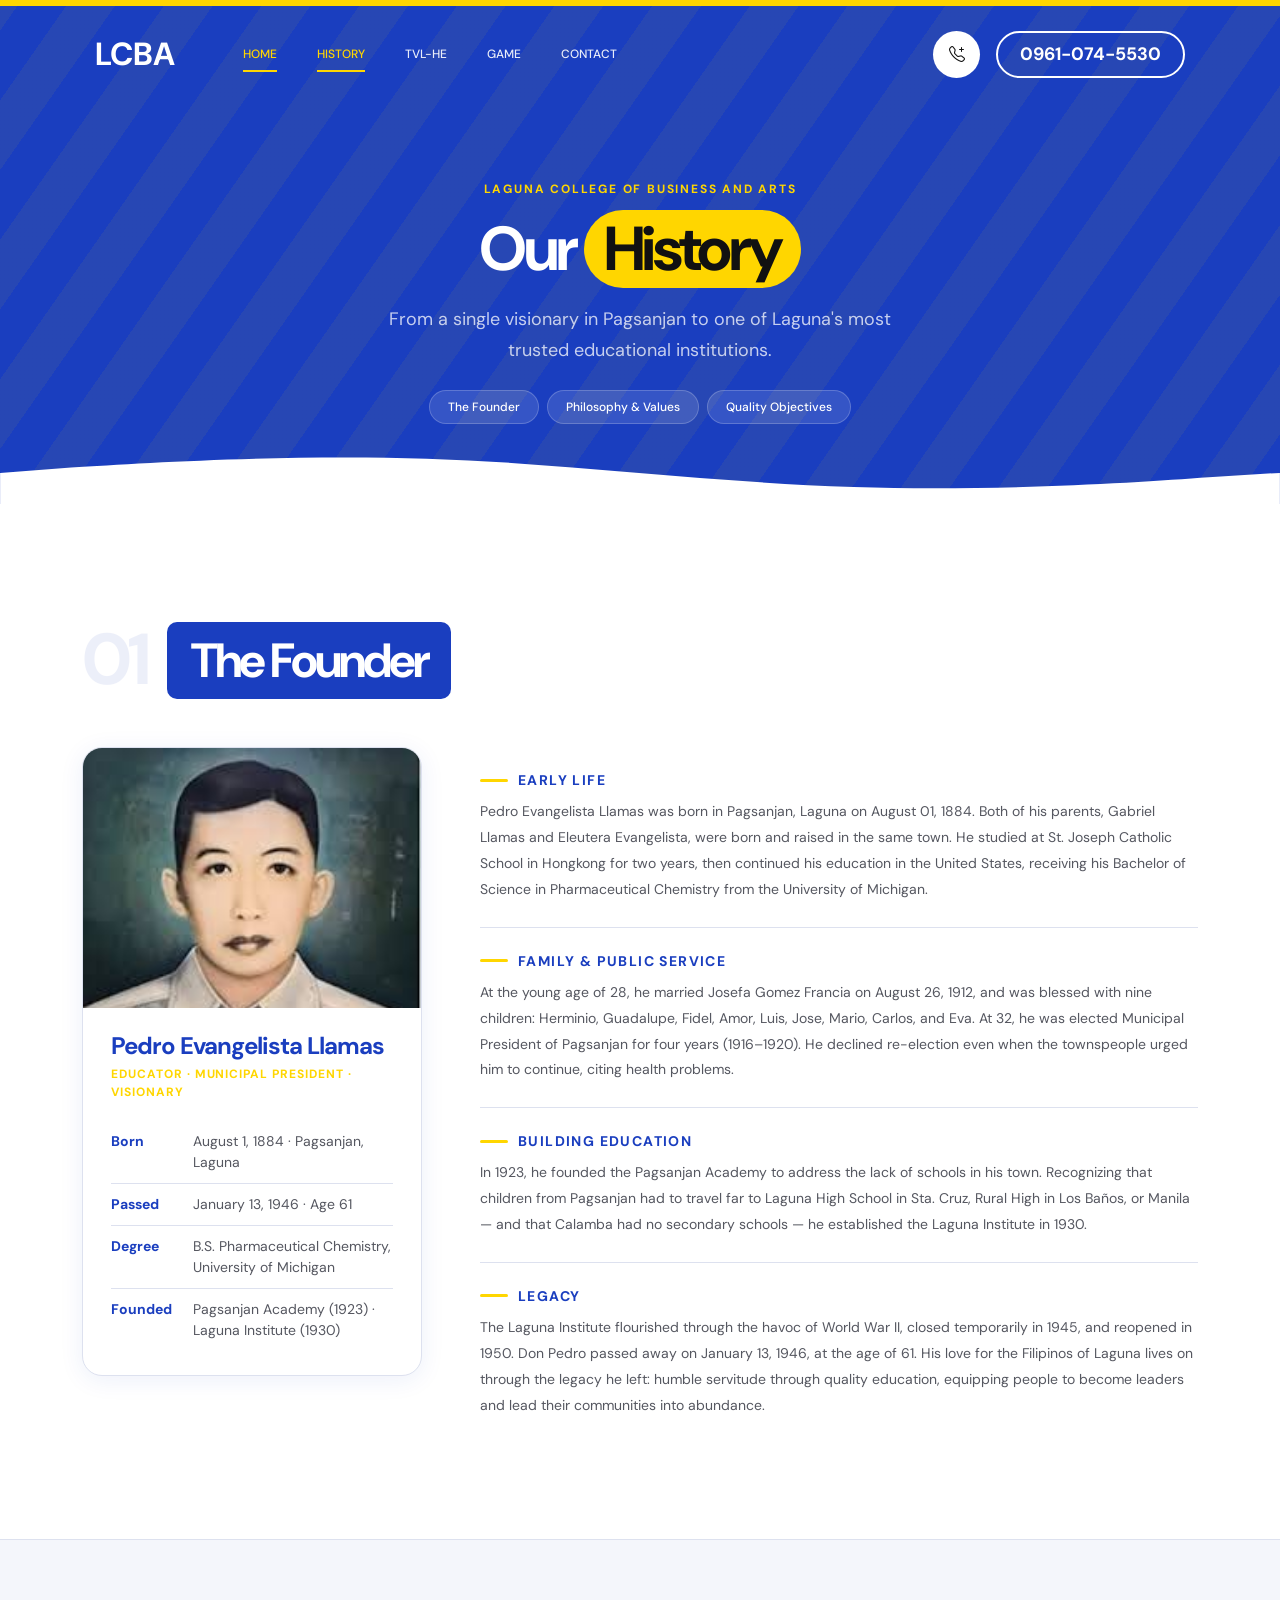
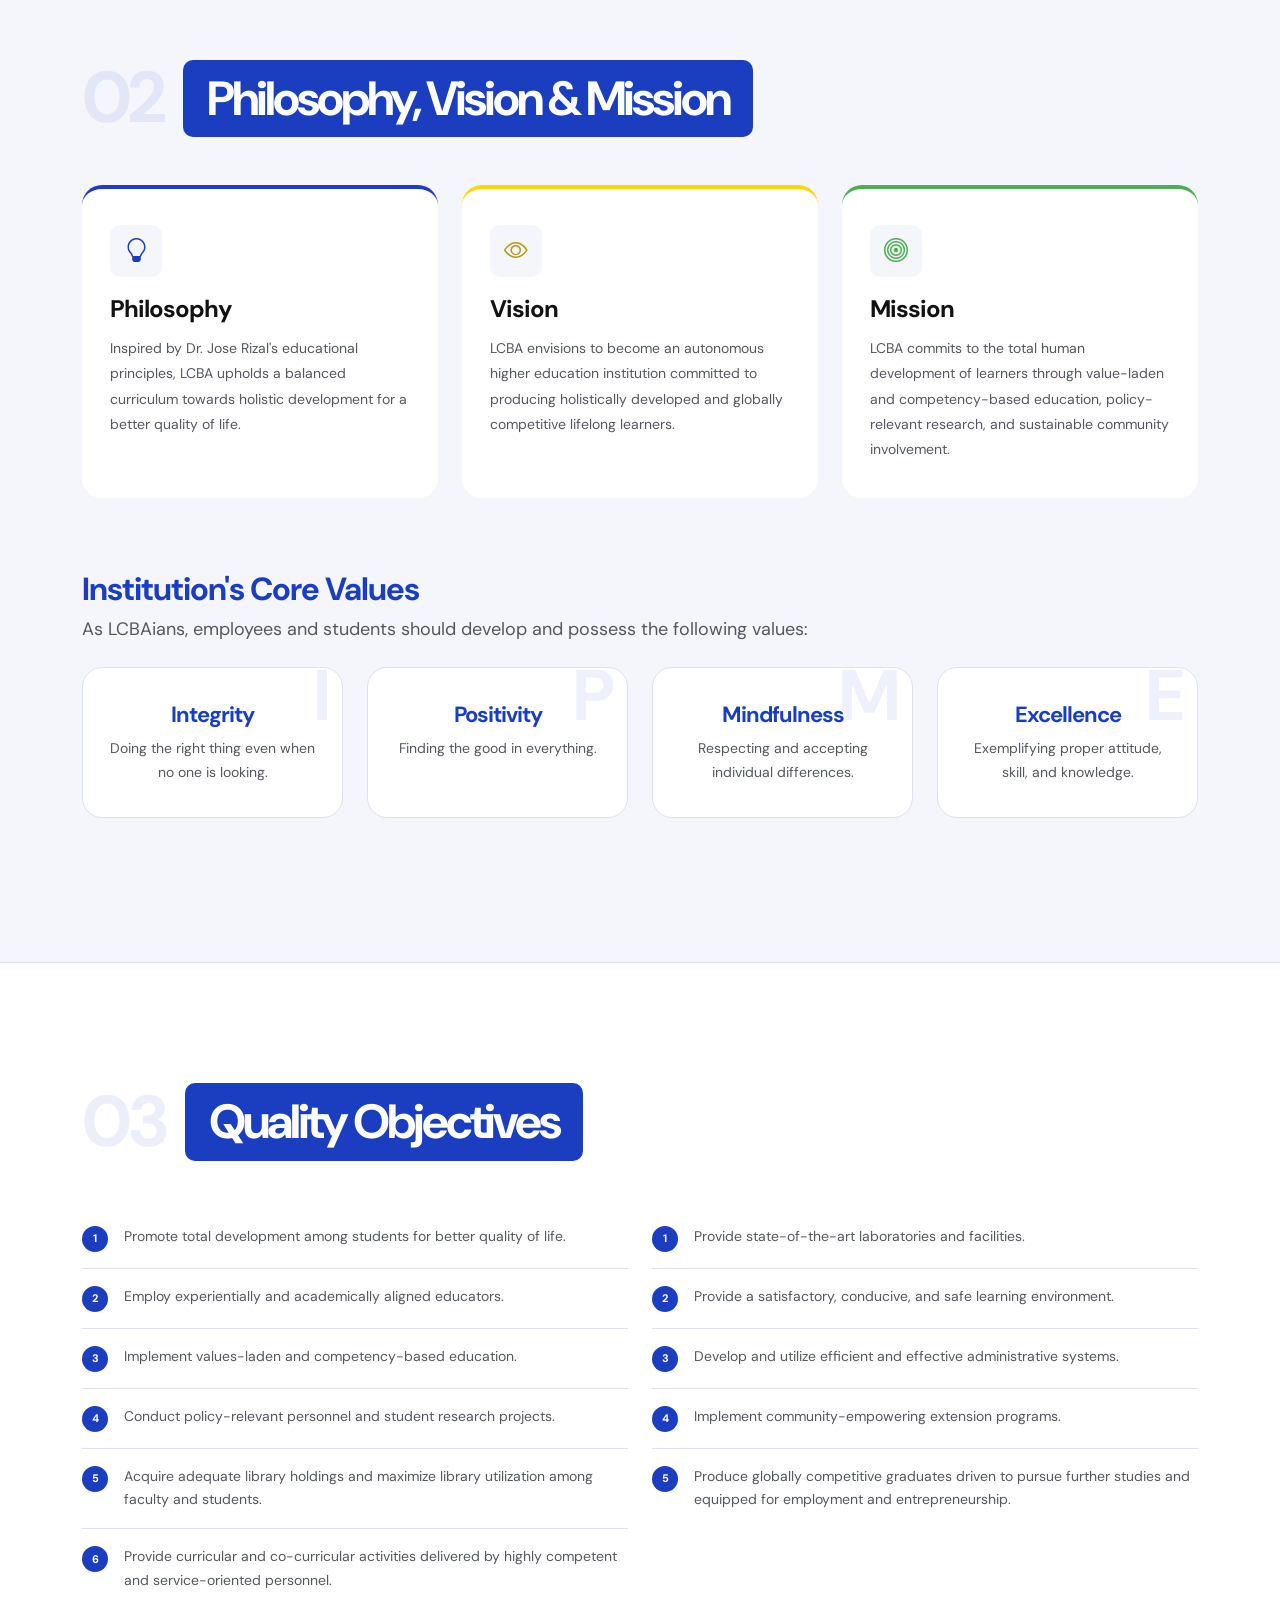
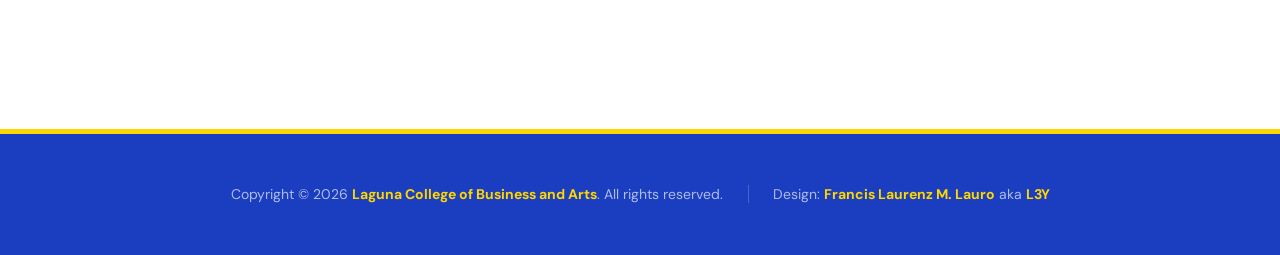
==== history.html @ 3e87c413 "Added files" ====
<!doctype html>
<html lang="en">
    <head>
        <meta charset="utf-8">
        <meta name="viewport" content="width=device-width, initial-scale=1">
        <meta name="description" content="LCBA History — Founder, Philosophy, Vision, Mission, Core Values, and Quality Objectives">
        <meta name="author" content="LCBA - TVL/HE">
        <link rel="icon" href="images/icon/lcba.png" type="image/png">
        <title>History | LCBA TVL-HE</title>

        <link rel="preconnect" href="https://fonts.googleapis.com">
        <link rel="preconnect" href="https://fonts.gstatic.com" crossorigin>
        <link href="https://fonts.googleapis.com/css2?family=DM+Sans:wght@400;500;700&display=swap" rel="stylesheet">
        <link href="css/bootstrap.min.css" rel="stylesheet">
        <link href="css/bootstrap-icons.css" rel="stylesheet">
        <link href="css/magnific-popup.css" rel="stylesheet">
        <link href="css/main_style.css" rel="stylesheet">
        <link href="css/subpage_style.css" rel="stylesheet">
    </head>

    <body>

        <section class="lcba-loader">
            <div class="lcba-spinner">
                <span class="lcba-spinner-ring"></span>
            </div>
        </section>

        <nav class="navbar navbar-expand-lg">
            <div class="container">
                <button class="navbar-toggler" type="button" data-bs-toggle="collapse" data-bs-target="#lcbaMainNav" aria-controls="lcbaMainNav" aria-expanded="false" aria-label="Toggle navigation">
                    <span class="navbar-toggler-icon"></span>
                </button>
                <a href="index.html" class="navbar-brand mx-auto mx-lg-0">LCBA</a>
                <div class="d-flex align-items-center d-lg-none">
                    <i class="nav-call-icon bi-telephone-plus me-3"></i>
                    <a class="lcba-btn btn" href="index.html#contact">0961-074-5530</a>
                </div>
                <div class="collapse navbar-collapse" id="lcbaMainNav">
                    <ul class="navbar-nav ms-lg-5">
                        <li class="nav-item"><a class="nav-link" href="index.html">Home</a></li>
                        <li class="nav-item"><a class="nav-link active" href="history.html">History</a></li>
                        <li class="nav-item"><a class="nav-link" href="tvlhe.html">TVL-HE</a></li>
                        <li class="nav-item"><a class="nav-link" href="game.html">Game</a></li>
                        <li class="nav-item"><a class="nav-link" href="index.html#contact">Contact</a></li>
                    </ul>
                    <div class="d-lg-flex align-items-center d-none ms-auto">
                        <i class="nav-call-icon bi-telephone-plus me-3"></i>
                        <a class="lcba-btn btn" href="index.html#contact">0961-074-5530</a>
                    </div>
                </div>
            </div>
        </nav>

        <main>

            <!-- PAGE HERO -->
            <section class="subpage-hero d-flex justify-content-center align-items-center">
                <div class="container">
                    <div class="row justify-content-center text-center">
                        <div class="col-lg-7 col-12">
                            <p class="subpage-eyebrow">Laguna College of Business and Arts</p>
                            <h1 class="subpage-heading">Our <span class="subpage-highlight">History</span></h1>
                            <p class="subpage-sub">From a single visionary in Pagsanjan to one of Laguna's most trusted educational institutions.</p>
                            <div class="subpage-pill-nav d-flex flex-wrap justify-content-center gap-2 mt-4">
                                <a href="#founder"    class="subpage-pill">The Founder</a>
                                <a href="#values"     class="subpage-pill">Philosophy &amp; Values</a>
                                <a href="#objectives" class="subpage-pill">Quality Objectives</a>
                            </div>
                        </div>
                    </div>
                </div>
                <svg xmlns="http://www.w3.org/2000/svg" viewBox="0 0 1440 100" class="subpage-wave">
                    <path fill="#ffffff" d="M0,64L80,58C160,53,320,43,480,48C640,53,800,75,960,80C1120,85,1280,75,1360,69L1440,64L1440,100L0,100Z"/>
                </svg>
            </section>


            <!-- FOUNDER -->
            <section class="lcba-section" id="founder">
                <div class="container">

                    <div class="subpage-section-label mb-5">
                        <span class="subpage-section-num">01</span>
                        <div class="section-heading d-inline-flex align-items-center px-4">
                            <h2 class="text-white mb-0">The Founder</h2>
                        </div>
                    </div>

                    <div class="row align-items-start g-5">

                        <div class="col-lg-4 col-12">
                            <div class="founder-card">
                                <div class="founder-portrait-wrap">
                                    <img src="images/founder.png" class="founder-portrait-img" alt="Pedro Evangelista Llamas">
                                </div>
                                <div class="founder-card-body">
                                    <h4 class="founder-card-name">Pedro Evangelista Llamas</h4>
                                    <p class="founder-card-role">Educator · Municipal President · Visionary</p>
                                    <div class="founder-card-facts">
                                        <div class="founder-fact">
                                            <span class="founder-fact-label">Born</span>
                                            <span class="founder-fact-val">August 1, 1884 · Pagsanjan, Laguna</span>
                                        </div>
                                        <div class="founder-fact">
                                            <span class="founder-fact-label">Passed</span>
                                            <span class="founder-fact-val">January 13, 1946 · Age 61</span>
                                        </div>
                                        <div class="founder-fact">
                                            <span class="founder-fact-label">Degree</span>
                                            <span class="founder-fact-val">B.S. Pharmaceutical Chemistry, University of Michigan</span>
                                        </div>
                                        <div class="founder-fact">
                                            <span class="founder-fact-label">Founded</span>
                                            <span class="founder-fact-val">Pagsanjan Academy (1923) · Laguna Institute (1930)</span>
                                        </div>
                                    </div>
                                </div>
                            </div>
                        </div>

                        <div class="col-lg-8 col-12">
                            <div class="founder-bio">

                                <div class="founder-bio-block">
                                    <h5 class="founder-bio-label">Early Life</h5>
                                    <p>Pedro Evangelista Llamas was born in Pagsanjan, Laguna on August 01, 1884. Both of his parents, Gabriel Llamas and Eleutera Evangelista, were born and raised in the same town. He studied at St. Joseph Catholic School in Hongkong for two years, then continued his education in the United States, receiving his Bachelor of Science in Pharmaceutical Chemistry from the University of Michigan.</p>
                                </div>

                                <div class="founder-bio-block">
                                    <h5 class="founder-bio-label">Family &amp; Public Service</h5>
                                    <p>At the young age of 28, he married Josefa Gomez Francia on August 26, 1912, and was blessed with nine children: Herminio, Guadalupe, Fidel, Amor, Luis, Jose, Mario, Carlos, and Eva. At 32, he was elected Municipal President of Pagsanjan for four years (1916–1920). He declined re-election even when the townspeople urged him to continue, citing health problems.</p>
                                </div>

                                <div class="founder-bio-block">
                                    <h5 class="founder-bio-label">Building Education</h5>
                                    <p>In 1923, he founded the Pagsanjan Academy to address the lack of schools in his town. Recognizing that children from Pagsanjan had to travel far to Laguna High School in Sta. Cruz, Rural High in Los Baños, or Manila — and that Calamba had no secondary schools — he established the Laguna Institute in 1930.</p>
                                </div>

                                <div class="founder-bio-block">
                                    <h5 class="founder-bio-label">Legacy</h5>
                                    <p>The Laguna Institute flourished through the havoc of World War II, closed temporarily in 1945, and reopened in 1950. Don Pedro passed away on January 13, 1946, at the age of 61. His love for the Filipinos of Laguna lives on through the legacy he left: humble servitude through quality education, equipping people to become leaders and lead their communities into abundance.</p>
                                </div>

                            </div>
                        </div>

                    </div>
                </div>
            </section>


            <!-- PHILOSOPHY / VISION / MISSION / CORE VALUES -->
            <section class="lcba-section subpage-bg-alt" id="values">
                <div class="container">

                    <div class="subpage-section-label mb-5">
                        <span class="subpage-section-num">02</span>
                        <div class="section-heading d-inline-flex align-items-center px-4">
                            <h2 class="text-white mb-0">Philosophy, Vision &amp; Mission</h2>
                        </div>
                    </div>

                    <div class="row mb-5">
                        <div class="col-lg-4 col-md-6 col-12 mb-4">
                            <div class="pvm-card">
                                <div class="pvm-icon-wrap mb-3"><i class="bi-lightbulb pvm-icon"></i></div>
                                <h5 class="pvm-title">Philosophy</h5>
                                <p class="pvm-text">Inspired by Dr. Jose Rizal's educational principles, LCBA upholds a balanced curriculum towards holistic development for a better quality of life.</p>
                            </div>
                        </div>
                        <div class="col-lg-4 col-md-6 col-12 mb-4">
                            <div class="pvm-card pvm-card-vision">
                                <div class="pvm-icon-wrap mb-3"><i class="bi-eye pvm-icon"></i></div>
                                <h5 class="pvm-title">Vision</h5>
                                <p class="pvm-text">LCBA envisions to become an autonomous higher education institution committed to producing holistically developed and globally competitive lifelong learners.</p>
                            </div>
                        </div>
                        <div class="col-lg-4 col-md-6 col-12 mb-4">
                            <div class="pvm-card pvm-card-mission">
                                <div class="pvm-icon-wrap mb-3"><i class="bi-bullseye pvm-icon"></i></div>
                                <h5 class="pvm-title">Mission</h5>
                                <p class="pvm-text">LCBA commits to the total human development of learners through value-laden and competency-based education, policy-relevant research, and sustainable community involvement.</p>
                            </div>
                        </div>
                    </div>

                    <h3 class="values-group-heading mb-2">Institution's Core Values</h3>
                    <p class="mb-4" style="color:var(--p-color);">As LCBAians, employees and students should develop and possess the following values:</p>

                    <div class="row">
                        <div class="col-lg-3 col-md-6 col-12 mb-4">
                            <div class="core-value-card">
                                <div class="core-value-letter">I</div>
                                <h5 class="core-value-title">Integrity</h5>
                                <p class="core-value-desc">Doing the right thing even when no one is looking.</p>
                            </div>
                        </div>
                        <div class="col-lg-3 col-md-6 col-12 mb-4">
                            <div class="core-value-card">
                                <div class="core-value-letter">P</div>
                                <h5 class="core-value-title">Positivity</h5>
                                <p class="core-value-desc">Finding the good in everything.</p>
                            </div>
                        </div>
                        <div class="col-lg-3 col-md-6 col-12 mb-4">
                            <div class="core-value-card">
                                <div class="core-value-letter">M</div>
                                <h5 class="core-value-title">Mindfulness</h5>
                                <p class="core-value-desc">Respecting and accepting individual differences.</p>
                            </div>
                        </div>
                        <div class="col-lg-3 col-md-6 col-12 mb-4">
                            <div class="core-value-card">
                                <div class="core-value-letter">E</div>
                                <h5 class="core-value-title">Excellence</h5>
                                <p class="core-value-desc">Exemplifying proper attitude, skill, and knowledge.</p>
                            </div>
                        </div>
                    </div>

                </div>
            </section>


            <!-- QUALITY OBJECTIVES -->
            <section class="lcba-section" id="objectives">
                <div class="container">

                    <div class="subpage-section-label mb-5">
                        <span class="subpage-section-num">03</span>
                        <div class="section-heading d-inline-flex align-items-center px-4">
                            <h2 class="text-white mb-0">Quality Objectives</h2>
                        </div>
                    </div>

                    <div class="row">
                        <div class="col-lg-6 col-12">
                            <ol class="objectives-list">
                                <li>Promote total development among students for better quality of life.</li>
                                <li>Employ experientially and academically aligned educators.</li>
                                <li>Implement values-laden and competency-based education.</li>
                                <li>Conduct policy-relevant personnel and student research projects.</li>
                                <li>Acquire adequate library holdings and maximize library utilization among faculty and students.</li>
                                <li>Provide curricular and co-curricular activities delivered by highly competent and service-oriented personnel.</li>
                            </ol>
                        </div>
                        <div class="col-lg-6 col-12">
                            <ol class="objectives-list" start="7">
                                <li>Provide state-of-the-art laboratories and facilities.</li>
                                <li>Provide a satisfactory, conducive, and safe learning environment.</li>
                                <li>Develop and utilize efficient and effective administrative systems.</li>
                                <li>Implement community-empowering extension programs.</li>
                                <li>Produce globally competitive graduates driven to pursue further studies and equipped for employment and entrepreneurship.</li>
                            </ol>
                        </div>
                    </div>

                </div>
            </section>

        </main>

        <footer class="lcba-footer">
            <div class="container">
                <div class="row">
                    <div class="col-lg-12 col-12">
                        <div class="footer-copy-wrap">
                            <p class="mb-0">
                                <span class="footer-copy-text">Copyright © 2026 <a href="http://www.lcbaschool.edu.ph" target="_blank">Laguna College of Business and Arts</a>. All rights reserved.</span>
                                Design: <a rel="sponsored" href="https://www.facebook.com/LLUVSICC/" target="_blank">Francis Laurenz M. Lauro</a> aka <a href="https://github.com/L3yyy/L3y" target="_blank">L3Y</a>
                            </p>
                        </div>
                    </div>
                </div>
            </div>
        </footer>

        <script src="js/jquery.min.js"></script>
        <script src="js/bootstrap.min.js"></script>
        <script src="js/jquery.sticky.js"></script>
        <script src="js/click-scroll.js"></script>
        <script src="js/jquery.magnific-popup.min.js"></script>
        <script src="js/magnific-popup-options.js"></script>
        <script src="js/custom.js"></script>

    </body>
</html>
---- css/main_style.css ----
:root {
  --white-color:            #ffffff;
  --primary-color:          #FFD600;
  --secondary-color:        #1A3EBF;
  --section-bg-color:       #f4f6fb;
  --dark-color:             #111111;
  --p-color:                #555760;
  --border-color:           #dde1ef;

  --body-font-family:       'DM Sans', sans-serif;

  --h1-font-size:           62px;
  --h2-font-size:           48px;
  --h3-font-size:           36px;
  --h4-font-size:           32px;
  --h5-font-size:           24px;
  --h6-font-size:           22px;
  --p-font-size:            18px;
  --menu-font-size:         12px;
  --copyright-font-size:    14px;

  --border-radius-large:    100px;
  --border-radius-medium:   20px;
  --border-radius-small:    10px;

  --font-weight-normal:     400;
  --font-weight-medium:     500;
  --font-weight-bold:       700;
}

html, body {
  margin: 0;
  padding: 0;
  overflow-x: hidden;
  border: none;
  outline: none;
}

body {
  background: var(--white-color);
  font-family: var(--body-font-family);
}

h2, h3, h4, h5, h6 { color: var(--dark-color); }

h1, h2, h3, h4, h5, h6 {
  font-weight: var(--font-weight-bold);
  letter-spacing: -1px;
}

h1 { font-size: var(--h1-font-size); letter-spacing: -3px; }
h2 { font-size: var(--h2-font-size); color: var(--secondary-color); letter-spacing: -3px; }
h3 { font-size: var(--h3-font-size); }
h4 { font-size: var(--h4-font-size); }
h5 { font-size: var(--h5-font-size); line-height: normal; }
h6 { font-size: var(--h6-font-size); }

p {
  color: var(--p-color);
  font-size: var(--p-font-size);
  font-weight: var(--font-weight-normal);
}

ul li {
  color: var(--p-color);
  font-size: var(--p-font-size);
  font-weight: var(--font-weight-normal);
}

a, button { touch-action: manipulation; transition: all 0.3s; }
a { color: var(--p-color); text-decoration: none; }
a:hover { color: var(--secondary-color); }

::selection       { background: var(--secondary-color); color: var(--white-color); }
::-moz-selection  { background: var(--secondary-color); color: var(--white-color); }

b, strong { font-weight: var(--font-weight-bold); }

.lcba-section {
  padding-top: 120px;
  padding-bottom: 120px;
}

.section-heading {
  background: var(--secondary-color);
  border-radius: var(--border-radius-small);
  padding: 10px 30px;
}

.section-heading h2,
.section-heading h3,
.section-heading h4 {
  color: var(--white-color);
}

.rounded-photo {
  border-radius: var(--border-radius-large);
  width: 160px;
  height: 160px;
  object-fit: cover;
}

.rounded-photo-sm {
  width: 90px;
  height: 90px;
}

.nav-call-icon {
  background: var(--white-color);
  border-radius: var(--border-radius-large);
  color: var(--dark-color);
  width: 47px; height: 47px;
  line-height: 47px;
  text-align: center;
}

.is-sticky .nav-call-icon {
  background: var(--secondary-color);
  color: var(--white-color);
}

.form-check-icon { color: var(--secondary-color); }

.lcba-btn,
.navbar .lcba-btn {
  font-size: var(--p-font-size);
  font-weight: var(--font-weight-bold);
}

.navbar .lcba-btn {
  background: transparent;
  border: 2px solid var(--white-color);
  color: var(--white-color);
  padding: 8px 22px;
}

.navbar .lcba-btn:hover {
  background: var(--primary-color);
  border-color: var(--primary-color);
  color: var(--dark-color);
}

.lcba-btn {
  background: var(--secondary-color);
  border-radius: var(--border-radius-large);
  color: var(--white-color);
  font-weight: var(--font-weight-bold);
  padding: 12px 24px;
}

.lcba-btn:hover {
  background: var(--primary-color);
  box-shadow: 0 1rem 3rem rgba(0,0,0,.175);
  color: var(--dark-color);
}

.lcba-btn-outline {
  background: transparent;
  border: 2px solid var(--border-color);
  color: var(--p-color);
}

.lcba-btn-outline:hover {
  background: var(--secondary-color);
  border-color: var(--secondary-color);
  color: var(--white-color);
}

.lcba-btn-hero {
  background-color: var(--primary-color);
  color: var(--dark-color);
  font-weight: var(--font-weight-bold);
}

.lcba-btn-hero:hover {
  background-color: var(--secondary-color);
  color: var(--white-color);
}

.sticky-wrapper {
  position: relative;
  z-index: 222;
  height: auto !important;
  border: none !important;
  outline: none !important;
  background: transparent;
}

.is-sticky,
.is-sticky .navbar .container {
  background: var(--white-color);
  box-shadow: 0 1rem 3rem rgb(0 0 0 / 18%);
}

.is-sticky .navbar-brand,
.is-sticky .navbar-brand:hover { color: var(--secondary-color); }

.is-sticky .navbar-nav .nav-link { color: var(--p-color); }

.is-sticky .navbar .lcba-btn { border-color: var(--secondary-color); color: var(--secondary-color); }
.is-sticky .navbar .lcba-btn:hover { background: var(--secondary-color); color: var(--white-color); }

.navbar {
  background: transparent;
  position: absolute;
  z-index: 9;
  right: 0; left: 0;
  transition: all 0.3s;
  padding-top: 15px;
  padding-bottom: 0;
}

.navbar .container {
  border-radius: var(--border-radius-small);
  padding: 10px 25px;
}

.navbar-brand { font-size: var(--h4-font-size); font-weight: var(--font-weight-bold); }
.navbar-brand, .navbar-brand:hover { color: var(--white-color); }

.navbar-expand-lg .navbar-nav .nav-link {
  padding-right: 0; padding-left: 0;
  margin-right: 20px; margin-left: 20px;
}

.navbar-nav .nav-link {
  display: inline-block;
  color: rgba(255,255,255,0.9);
  font-size: var(--menu-font-size);
  font-weight: var(--font-weight-medium);
  text-transform: uppercase;
  position: relative;
  padding-top: 15px;
  padding-bottom: 15px;
}

.navbar-nav .nav-link::after {
  content: "";
  background: transparent;
  position: absolute;
  bottom: 6px; right: 0; left: 0;
  width: 100%; height: 2px;
}

.navbar-nav .nav-link.active::after,
.navbar-nav .nav-link:hover::after { background: var(--primary-color); }

.navbar-nav .nav-link.active,
.navbar-nav .nav-link:hover { color: var(--primary-color); }

.navbar-toggler {
  border: 0; padding: 0; cursor: pointer;
  margin: 0; width: 30px; height: 35px; outline: none;
}

.navbar-toggler:focus { outline: none; box-shadow: none; }

.navbar-toggler[aria-expanded="true"] .navbar-toggler-icon { background: transparent; }

.navbar-toggler[aria-expanded="true"] .navbar-toggler-icon:before,
.navbar-toggler[aria-expanded="true"] .navbar-toggler-icon:after {
  transition: top 300ms 50ms ease, transform 300ms 350ms ease;
  top: 0;
}

.navbar-toggler[aria-expanded="true"] .navbar-toggler-icon:before { transform: rotate(45deg); }
.navbar-toggler[aria-expanded="true"] .navbar-toggler-icon:after  { transform: rotate(-45deg); }

.navbar-toggler .navbar-toggler-icon {
  background: var(--white-color);
  transition: background 10ms 300ms ease;
  display: block; width: 30px; height: 2px; position: relative;
}

.navbar-toggler .navbar-toggler-icon:before,
.navbar-toggler .navbar-toggler-icon:after {
  transition: top 300ms 350ms ease, transform 300ms 50ms ease;
  position: absolute; right: 0; left: 0;
  background: var(--white-color);
  width: 30px; height: 2px; content: '';
}

.navbar-toggler .navbar-toggler-icon::before { top: -8px; }
.navbar-toggler .navbar-toggler-icon::after  { top: 8px; }

.lcba-hero {
  background: var(--secondary-color);
  background-image: repeating-linear-gradient(
    -55deg,
    transparent, transparent 40px,
    rgba(255, 214, 0, 0.06) 40px,
    rgba(255, 214, 0, 0.06) 80px
  );
  position: relative;
  overflow: hidden;
  padding-top: 330px;
  padding-bottom: 330px;
}

.lcba-hero::before {
  content: '';
  position: absolute;
  top: 0; left: 0; right: 0;
  height: 6px;
  background: var(--primary-color);
  z-index: 30;
}

@media screen and (min-width: 991px) {
  .lcba-hero { height: 60vh; }
}

.hero-heading,
.lcba-hero h2 {
  background: var(--primary-color);
  color: var(--dark-color);
  box-shadow: 0 1rem 3rem rgba(0,0,0,.2);
  border-radius: var(--border-radius-large);
  display: inline-block;
  padding: 8px 24px;
}

.lcba-hero h2 { font-size: 38px; color: var(--dark-color); }
.hero-heading { font-size: 44px; }

.hero-content {
  position: relative;
  z-index: 22;
  top: 70px;
}

.hero-img {
  position: absolute;
  z-index: 22;
  top: 0;
  width: 100%;
  min-width: 550px;
}

.lcba-hero svg {
  position: absolute;
  z-index: 2;
  bottom: 0; right: 0; left: 0;
  overflow: hidden;
  height: 100%;
  pointer-events: none;
}

.about-img {
  border-radius: var(--border-radius-medium);
}

.about-body {
  padding-right: 20px;
  padding-left: 20px;
}

.lcba-stats,
.lcba-programs {
  background: var(--section-bg-color);
  border-top: 1px solid var(--border-color);
  border-bottom: 1px solid var(--border-color);
}

.school-card {
  border: 1px solid var(--border-color);
  border-radius: var(--border-radius-medium);
  position: relative;
  overflow: hidden;
}

.school-card-head {
  border-bottom: 1px solid var(--border-color);
  padding: 15px 30px;
  background: var(--section-bg-color);
}

.school-field-label {
  border-right: 1px solid var(--border-color);
  color: var(--secondary-color);
  font-weight: var(--font-weight-bold);
  min-width: 140px;
  margin-right: 10px;
  padding: 13px 30px;
  display: inline-block;
}

.school-card-body p { margin-bottom: 0; }
.school-card-body p:nth-of-type(even) { background: var(--white-color); }

.stat-num {
  font-size: var(--h1-font-size);
  line-height: normal;
  display: block;
  color: var(--secondary-color);
}

.stat-desc { color: var(--secondary-color); }

.stat-divider-bottom { border-bottom: 1px solid var(--border-color); }
.stat-divider-left   { border-left: 1px solid var(--border-color); }

.program-tag {
  font-size: var(--menu-font-size);
  font-weight: var(--font-weight-bold);
  color: var(--secondary-color);
  text-transform: uppercase;
  letter-spacing: 0.08em;
}

.program-img {
  border-radius: var(--border-radius-small);
  object-fit: cover;
  height: 200px;
}

.program-card {
  background: var(--white-color);
  border: 2px solid transparent;
  border-radius: var(--border-radius-medium);
  position: relative;
  overflow: hidden;
  margin-bottom: 24px;
  padding: 40px 40px 220px 40px;
  transition: all 0.5s;
}

.program-card-raised {
  position: relative;
  bottom: 50px;
  margin-bottom: -50px;
}

.program-card:hover {
  border: 2px solid var(--secondary-color);
  box-shadow: 0 1rem 3rem rgba(26, 62, 191, 0.15);
}

.program-card:hover .program-icon-wrap {
  background: var(--secondary-color);
  border-color: var(--secondary-color);
  color: var(--white-color);
}

.program-icon-wrap {
  border: 1px solid var(--border-color);
  border-radius: var(--border-radius-small);
  position: absolute;
  bottom: 0; right: 0;
  width: 50%; height: 55%;
  transform: rotate(-35deg) translateY(55px);
  transition: all ease 0.5s;
}

.program-icon {
  font-size: 90px;
  position: relative;
  bottom: 15px;
}

.program-card:hover .program-badge    { background: var(--secondary-color); }
.program-card:hover .program-badge-text { color: var(--white-color); }
.program-card:hover .program-badge-corner { background: var(--primary-color); }

.program-badge {
  background: var(--primary-color);
  border-radius: var(--border-radius-medium);
  position: relative;
  overflow: hidden;
  padding: 6px 20px 6px 15px;
  transition: all ease 0.5s;
}

.program-badge-text {
  color: var(--dark-color);
  font-size: var(--copyright-font-size);
  font-weight: var(--font-weight-bold);
  transition: color 0.3s;
}

.program-badge-corner {
  background: var(--secondary-color);
  border-bottom-left-radius: 100%;
  position: absolute;
  top: 0; right: 0;
  width: 20px; height: 20px;
  pointer-events: none;
}

.lcba-page-links {
  background: var(--white-color);
}

.page-link-card {
  display: block;
  background: var(--white-color);
  border: 2px solid var(--border-color);
  border-radius: var(--border-radius-medium);
  padding: 36px 32px;
  height: 100%;
  text-decoration: none;
  transition: all 0.3s;
  position: relative;
  overflow: hidden;
}

.page-link-card::before {
  content: '';
  position: absolute;
  bottom: 0; left: 0; right: 0;
  height: 4px;
  background: var(--secondary-color);
  transform: scaleX(0);
  transition: transform 0.3s;
  transform-origin: left;
}

.page-link-card:hover {
  border-color: var(--secondary-color);
  box-shadow: 0 8px 32px rgba(26, 62, 191, 0.12);
  transform: translateY(-4px);
  text-decoration: none;
}

.page-link-card:hover::before { transform: scaleX(1); }

.page-link-card-featured {
  background: var(--secondary-color);
  border-color: var(--secondary-color);
}

.page-link-card-featured:hover {
  background: var(--secondary-color);
  box-shadow: 0 12px 40px rgba(26, 62, 191, 0.3);
}

.page-link-card-featured::before { background: var(--primary-color); }

.page-link-icon {
  font-size: 32px;
  color: var(--secondary-color);
  margin-bottom: 16px;
}

.page-link-card-featured .page-link-icon { color: var(--primary-color); }

.page-link-title {
  font-size: var(--h5-font-size);
  font-weight: var(--font-weight-bold);
  color: var(--dark-color);
  margin-bottom: 10px;
}

.page-link-card-featured .page-link-title { color: var(--white-color); }

.page-link-desc {
  font-size: var(--copyright-font-size);
  color: var(--p-color);
  line-height: 1.7;
  margin-bottom: 20px;
}

.page-link-card-featured .page-link-desc { color: rgba(255,255,255,0.75); }

.page-link-cta {
  font-size: var(--copyright-font-size);
  font-weight: var(--font-weight-bold);
  color: var(--secondary-color);
}

.page-link-card-featured .page-link-cta { color: var(--primary-color); }

.lcba-contact {
  background: var(--section-bg-color);
}

.contact-panel {
  background: var(--white-color);
  border-top-right-radius: var(--border-radius-small);
  border-bottom-right-radius: var(--border-radius-small);
  padding: 60px 30px 30px 30px;
  height: 100%;
}

.contact-panel-bordered {
  border-right: 1px solid var(--border-color);
  border-radius: var(--border-radius-small) 0 0 var(--border-radius-small);
}

.contact-group-title {
  font-size: var(--menu-font-size);
  color: var(--primary-color);
  text-transform: uppercase;
  letter-spacing: 2px;
  font-weight: var(--font-weight-bold);
}

.contact-form { margin-left: 10px; }

.contact-detail {
  display: flex;
  align-items: flex-start;
  gap: 14px;
}

.contact-detail-icon {
  font-size: 1.2rem;
  color: var(--secondary-color);
  margin-top: 2px;
  flex-shrink: 0;
}

.contact-detail strong {
  font-size: var(--copyright-font-size);
  font-weight: var(--font-weight-bold);
  color: var(--dark-color);
}

.contact-detail span,
.contact-detail a {
  font-size: var(--copyright-font-size);
  color: var(--p-color);
}

.contact-detail a:hover { color: var(--secondary-color); }
.lcba-form .form-control {
  background: var(--white-color);
  box-shadow: none;
  border: 2px solid var(--border-color);
  color: var(--p-color);
  margin-bottom: 24px;
  padding-top: 13px;
  padding-bottom: 13px;
  outline: none;
}

.form-floating > label { color: var(--p-color); }

.lcba-form .form-control:hover,
.lcba-form .form-control:focus {
  background: transparent;
  border-color: var(--secondary-color);
}

.lcba-form .form-floating textarea { height: 150px; }

.lcba-form button[type="submit"] {
  background: var(--secondary-color);
  border: none;
  border-radius: var(--border-radius-large);
  color: var(--white-color);
  font-weight: var(--font-weight-bold);
  transition: all 0.3s;
  margin-bottom: 0;
}

.lcba-form button[type="submit"]:hover,
.lcba-form button[type="submit"]:focus {
  background: var(--primary-color);
  border-color: transparent;
  color: var(--dark-color);
}

.lcba-footer {
  background: var(--secondary-color);
  border-top: 5px solid var(--primary-color);
  padding-top: 50px;
  padding-bottom: 50px;
  text-align: center;
}

.lcba-footer p,
.lcba-footer ul li { color: rgba(255,255,255,0.75); }

.lcba-footer h1, .lcba-footer h2, .lcba-footer h3,
.lcba-footer h4, .lcba-footer h5, .lcba-footer h6 {
  color: var(--white-color);
  letter-spacing: -1px;
}

.footer-copy-wrap p,
.footer-copy-text {
  font-size: var(--copyright-font-size);
  color: rgba(255,255,255,0.65);
}

.footer-copy-text {
  border-right: 1px solid rgba(255,255,255,0.2);
  padding-right: 25px;
  margin-right: 20px;
}

.footer-copy-wrap a {
  font-weight: var(--font-weight-bold);
  color: var(--primary-color);
}

.footer-copy-wrap a:hover { color: var(--white-color); }

.social-links { margin: 0; padding: 0; }

.social-links-item {
  list-style: none;
  display: inline-block;
  vertical-align: top;
}

.social-link-icon {
  border: 1px solid rgba(255,255,255,0.25);
  border-radius: var(--border-radius-large);
  font-size: var(--copyright-font-size);
  color: var(--white-color);
  display: inline-block;
  vertical-align: top;
  margin: 2px 2px 5px 2px;
  width: 40px; height: 40px;
  line-height: 40px;
  text-align: center;
}

.social-link-icon:hover {
  background: var(--primary-color);
  border-color: var(--primary-color);
  color: var(--dark-color);
}

.lcba-loader {
  position: fixed;
  top: 0; left: 0;
  width: 100%; height: 100%;
  z-index: 99999;
  display: flex;
  justify-content: center;
  align-items: center;
  background: var(--white-color);
  border: none;
  outline: none;
}

.lcba-spinner {
  position: relative;
  width: 50px;
  height: 50px;
}

.lcba-spinner-ring {
  display: block;
  box-sizing: border-box;
  position: absolute;
  top: 0; left: 0;
  width: 50px; height: 50px;
  border-radius: 50%;
  border: 3px solid var(--primary-color);
  border-top-color: var(--secondary-color);
  animation: lcba-spin 0.9s linear infinite;
}

@keyframes lcba-spin {
  to { transform: rotate(360deg); }
}

.fade-in-scroll {
  opacity: 0;
  transform: translateY(30px);
  transition: opacity 0.6s ease, transform 0.6s ease;
}

.fade-in-scroll.visible {
  opacity: 1;
  transform: translateY(0);
}

@media screen and (min-width: 1600px) {
  .lcba-hero { padding-top: 380px; padding-bottom: 380px; }
  .hero-img { min-width: 650px; }
  .hero-heading, .lcba-hero h2 { font-size: var(--h2-font-size); }
}

@media screen and (max-width: 991px) {
  h1 { font-size: 48px; }
  h2 { font-size: 36px; }
  h3 { font-size: 32px; }
  h4 { font-size: 28px; }
  h5 { font-size: 20px; }
  h6 { font-size: 18px; }

  .lcba-section { padding-top: 80px; padding-bottom: 80px; }

  .lcba-btn, .navbar .lcba-btn { font-size: var(--copyright-font-size); padding: 8px 16px; }

  .navbar .container { background: var(--white-color); }
  .navbar-brand, .navbar-brand:hover { color: var(--secondary-color); }

  .nav-call-icon {
    background: var(--secondary-color);
    color: var(--white-color);
    width: 44px; height: 44px; line-height: 44px;
  }

  .navbar .lcba-btn { border-color: var(--secondary-color); color: var(--secondary-color); }

  .navbar-toggler .navbar-toggler-icon,
  .navbar-toggler .navbar-toggler-icon:before,
  .navbar-toggler .navbar-toggler-icon:after { background: var(--dark-color); }

  .navbar-expand-lg .navbar-nav .nav-link { margin-left: 0; }
  .navbar-nav .nav-link { color: var(--p-color); padding-top: 10px; padding-bottom: 10px; }
  .navbar-nav .nav-link.active, .navbar-nav .nav-link:hover { color: var(--secondary-color); }
  .navbar-nav .nav-link.active::after, .navbar-nav .nav-link:hover::after { background: var(--secondary-color); }

  .lcba-hero { padding-top: 200px; padding-bottom: 400px; }
  .hero-content { top: 0; margin-bottom: 120px; }

  .about-body { padding-right: 0; padding-left: 0; }

  .program-card-raised { bottom: 0; margin-bottom: 32px; }
  .program-card { margin-bottom: 32px; padding-bottom: 270px; }
  .program-icon-wrap { width: 45%; height: 60%; }

  .contact-panel {
    border-radius: 0 0 var(--border-radius-small) var(--border-radius-small);
    padding: 40px 30px;
  }

  .contact-panel-bordered {
    border-right: 0;
    border-bottom: 1px solid var(--border-color);
    border-radius: var(--border-radius-small) var(--border-radius-small) 0 0;
  }
}

@media screen and (max-width: 575px) {
  .navbar .container { margin-right: 12px; margin-left: 12px; }
}

@media screen and (max-width: 480px) {
  h1 { font-size: 40px; }
  h2 { font-size: 28px; }
  h3 { font-size: 26px; }
  h4 { font-size: 22px; }
  h5 { font-size: 20px; }

  .lcba-btn, .navbar .lcba-btn { font-size: 13px; padding: 6px 12px; }

  .nav-call-icon { font-size: var(--copyright-font-size); width: 35.5px; height: 35.5px; line-height: 35.5px; }

  .hero-img { min-width: inherit; }
}
---- css/subpage_style.css ----
/*---------------------------------------
  SUBPAGE STYLES — subpage_style.css
  Single source of truth for all shared
  subpage components: history, tvlhe,
  game, about. Link AFTER main_style.css.
-----------------------------------------*/


/*---------------------------------------
  SUBPAGE HERO (history + tvlhe + game)
-----------------------------------------*/
.subpage-hero {
  background: var(--secondary-color);
  background-image: repeating-linear-gradient(
    -55deg,
    transparent, transparent 40px,
    rgba(255, 214, 0, 0.06) 40px,
    rgba(255, 214, 0, 0.06) 80px
  );
  position: relative;
  padding-top: 180px;
  padding-bottom: 80px;
  overflow: hidden;
  flex-direction: column;
  margin-bottom: -2px;
}

.subpage-hero::before {
  content: '';
  position: absolute;
  top: 0; left: 0; right: 0;
  height: 6px;
  background: var(--primary-color);
  z-index: 10;
}

.subpage-eyebrow {
  color: var(--primary-color);
  font-size: var(--menu-font-size);
  font-weight: var(--font-weight-bold);
  text-transform: uppercase;
  letter-spacing: 0.15em;
  margin-bottom: 12px;
}

.subpage-heading {
  font-size: var(--h1-font-size);
  font-weight: var(--font-weight-bold);
  color: var(--white-color);
  letter-spacing: -3px;
  margin-bottom: 16px;
}

.subpage-highlight {
  background: var(--primary-color);
  color: var(--dark-color);
  border-radius: var(--border-radius-large);
  padding: 2px 20px;
  display: inline-block;
}

.subpage-sub {
  color: rgba(255, 255, 255, 0.75);
  font-size: var(--p-font-size);
  max-width: 520px;
  margin: 0 auto;
  line-height: 1.7;
}

.subpage-pill {
  background: rgba(255, 255, 255, 0.12);
  border: 1px solid rgba(255, 255, 255, 0.2);
  border-radius: var(--border-radius-large);
  color: var(--white-color);
  font-size: var(--menu-font-size);
  font-weight: var(--font-weight-medium);
  padding: 7px 18px;
  text-decoration: none;
  transition: all 0.2s;
}

.subpage-pill:hover {
  background: var(--primary-color);
  border-color: var(--primary-color);
  color: var(--dark-color);
}

.subpage-wave,
.about-hero-wave {
  position: absolute;
  bottom: -1px;
  left: 0; right: 0;
  width: 100%;
  pointer-events: none;
  display: block;
}

.about-page-hero {
  background: var(--secondary-color);
  background-image: repeating-linear-gradient(
    -55deg,
    transparent, transparent 40px,
    rgba(255, 214, 0, 0.06) 40px,
    rgba(255, 214, 0, 0.06) 80px
  );
  position: relative;
  padding-top: 200px;
  padding-bottom: 100px;
  overflow: hidden;
  flex-direction: column;
  margin-bottom: -2px;
}

.about-page-hero::before {
  content: '';
  position: absolute;
  top: 0; left: 0; right: 0;
  height: 6px;
  background: var(--primary-color);
  z-index: 10;
}

.about-hero-eyebrow {
  color: var(--primary-color);
  font-size: var(--menu-font-size);
  font-weight: var(--font-weight-bold);
  text-transform: uppercase;
  letter-spacing: 0.15em;
  margin-bottom: 12px;
}

.about-hero-heading {
  font-size: var(--h1-font-size);
  font-weight: var(--font-weight-bold);
  color: var(--white-color);
  letter-spacing: -3px;
  margin-bottom: 16px;
}

.about-hero-highlight {
  background: var(--primary-color);
  color: var(--dark-color);
  border-radius: var(--border-radius-large);
  padding: 2px 20px;
  display: inline-block;
}

.about-hero-sub {
  color: rgba(255, 255, 255, 0.75);
  font-size: var(--p-font-size);
  max-width: 540px;
  margin: 0 auto;
  line-height: 1.7;
}

.about-pill-link {
  background: rgba(255, 255, 255, 0.12);
  border: 1px solid rgba(255, 255, 255, 0.2);
  border-radius: var(--border-radius-large);
  color: var(--white-color);
  font-size: var(--menu-font-size);
  font-weight: var(--font-weight-medium);
  padding: 7px 18px;
  text-decoration: none;
  transition: all 0.2s;
}

.about-pill-link:hover {
  background: var(--primary-color);
  border-color: var(--primary-color);
  color: var(--dark-color);
}

.subpage-section-label,
.about-section-label {
  display: flex;
  align-items: center;
  gap: 20px;
}

.subpage-section-num,
.about-section-number {
  font-size: 72px;
  font-weight: var(--font-weight-bold);
  color: var(--secondary-color);
  opacity: 0.08;
  line-height: 1;
  letter-spacing: -4px;
  user-select: none;
  flex-shrink: 0;
}

.subpage-subheading {
  color: var(--secondary-color);
  font-size: var(--h4-font-size);
}

.subpage-bg-alt,
.about-bg-alt {
  background: var(--section-bg-color);
  border-top: 1px solid var(--border-color);
  border-bottom: 1px solid var(--border-color);
}

.founder-card {
  background: var(--white-color);
  border: 1px solid var(--border-color);
  border-radius: var(--border-radius-medium);
  overflow: hidden;
  box-shadow: 0 4px 24px rgba(26, 62, 191, 0.08);
}

.founder-portrait-wrap {
  height: 260px;
  background: var(--section-bg-color);
  overflow: hidden;
}

.founder-portrait-placeholder {
  width: 100%;
  height: 100%;
  color: var(--secondary-color);
}

.founder-portrait-placeholder i {
  font-size: 90px;
  opacity: 0.25;
}

.founder-portrait-placeholder span {
  font-size: var(--copyright-font-size);
  font-weight: var(--font-weight-bold);
  opacity: 0.4;
  margin-top: 8px;
}

.founder-portrait-img {
  width: 100%;
  height: 100%;
  object-fit: cover;
  object-position: top center;
}

.founder-card-body { padding: 24px 28px; }

.founder-card-name {
  color: var(--secondary-color);
  font-size: var(--h5-font-size);
  margin-bottom: 4px;
}

.founder-card-role {
  color: var(--primary-color);
  font-size: var(--menu-font-size);
  font-weight: var(--font-weight-bold);
  text-transform: uppercase;
  letter-spacing: 0.08em;
  margin-bottom: 20px;
}

.founder-card-facts { display: flex; flex-direction: column; }

.founder-fact {
  display: flex;
  align-items: flex-start;
  gap: 10px;
  padding: 10px 0;
  border-bottom: 1px solid var(--border-color);
  font-size: var(--copyright-font-size);
}

.founder-fact:last-child { border-bottom: none; }

.founder-fact-label {
  color: var(--secondary-color);
  font-weight: var(--font-weight-bold);
  min-width: 72px;
  flex-shrink: 0;
}

.founder-fact-val { color: var(--p-color); line-height: 1.5; }

.founder-bio { padding-left: 10px; }

.founder-bio-block {
  padding: 24px 0;
  border-bottom: 1px solid var(--border-color);
}

.founder-bio-block:last-child { border-bottom: none; padding-bottom: 0; }

.founder-bio-label {
  font-size: var(--copyright-font-size);
  font-weight: var(--font-weight-bold);
  color: var(--secondary-color);
  text-transform: uppercase;
  letter-spacing: 0.1em;
  margin-bottom: 10px;
  display: flex;
  align-items: center;
  gap: 10px;
}

.founder-bio-label::before {
  content: '';
  width: 28px;
  height: 3px;
  background: var(--primary-color);
  border-radius: 2px;
  display: inline-block;
  flex-shrink: 0;
}

.founder-bio-block p {
  font-size: var(--copyright-font-size);
  color: var(--p-color);
  line-height: 1.85;
  margin-bottom: 0;
}

.pvm-card {
  background: var(--white-color);
  border-radius: var(--border-radius-medium);
  border-top: 4px solid var(--secondary-color);
  padding: 36px 28px;
  height: 100%;
  transition: box-shadow 0.3s, transform 0.3s;
}

.pvm-card:hover {
  box-shadow: 0 8px 32px rgba(26, 62, 191, 0.12);
  transform: translateY(-4px);
}

.pvm-card-vision  { border-top-color: var(--primary-color); }
.pvm-card-mission { border-top-color: #4CAF50; }

.pvm-icon-wrap {
  width: 52px;
  height: 52px;
  background: var(--section-bg-color);
  border-radius: var(--border-radius-small);
  display: flex;
  align-items: center;
  justify-content: center;
}

.pvm-icon { font-size: 24px; color: var(--secondary-color); }
.pvm-card-vision  .pvm-icon { color: #b8960a; }
.pvm-card-mission .pvm-icon { color: #4CAF50; }

.pvm-title {
  font-size: var(--h5-font-size);
  font-weight: var(--font-weight-bold);
  color: var(--dark-color);
  margin-bottom: 12px;
}

.pvm-text {
  font-size: var(--copyright-font-size);
  color: var(--p-color);
  line-height: 1.8;
  margin-bottom: 0;
}

.values-group-heading,
.subpage-values-heading {
  color: var(--secondary-color);
  font-size: var(--h4-font-size);
}

.core-value-card {
  background: var(--white-color);
  border: 1px solid var(--border-color);
  border-radius: var(--border-radius-medium);
  padding: 32px 24px;
  text-align: center;
  height: 100%;
  transition: all 0.3s;
  position: relative;
  overflow: hidden;
}

.core-value-card:hover {
  border-color: var(--secondary-color);
  box-shadow: 0 8px 32px rgba(26, 62, 191, 0.12);
}

.core-value-letter {
  font-size: 72px;
  font-weight: var(--font-weight-bold);
  color: var(--secondary-color);
  opacity: 0.07;
  position: absolute;
  top: -8px; right: 12px;
  line-height: 1;
  pointer-events: none;
}

.core-value-title {
  font-size: var(--h6-font-size);
  font-weight: var(--font-weight-bold);
  color: var(--secondary-color);
  margin-bottom: 8px;
  position: relative;
}

.core-value-desc {
  font-size: var(--copyright-font-size);
  color: var(--p-color);
  margin-bottom: 0;
  position: relative;
  line-height: 1.7;
}

.objectives-list {
  list-style: none;
  padding: 0;
  margin: 0;
  counter-reset: obj-counter;
}

.objectives-list li {
  counter-increment: obj-counter;
  display: flex;
  align-items: flex-start;
  gap: 16px;
  padding: 16px 0;
  border-bottom: 1px solid var(--border-color);
  font-size: var(--copyright-font-size);
  color: var(--p-color);
  line-height: 1.7;
}

.objectives-list li:last-child { border-bottom: none; }

.objectives-list li::before {
  content: counter(obj-counter);
  background: var(--secondary-color);
  color: var(--white-color);
  font-size: 11px;
  font-weight: var(--font-weight-bold);
  border-radius: 50%;
  min-width: 26px;
  height: 26px;
  display: flex;
  align-items: center;
  justify-content: center;
  flex-shrink: 0;
  margin-top: 1px;
}

.tvlhe-goal-card {
  background: var(--white-color);
  border: 1px solid var(--border-color);
  border-radius: var(--border-radius-medium);
  padding: 28px 20px;
  text-align: center;
  height: 100%;
  transition: all 0.3s;
}

.tvlhe-goal-card:hover {
  border-color: var(--secondary-color);
  box-shadow: 0 4px 20px rgba(26, 62, 191, 0.1);
  transform: translateY(-3px);
}

.tvlhe-goal-icon {
  font-size: 32px;
  color: var(--secondary-color);
  display: block;
  margin-bottom: 14px;
}

.tvlhe-goal-card p {
  font-size: var(--copyright-font-size);
  color: var(--p-color);
  margin-bottom: 0;
  line-height: 1.6;
}

.tvlhe-list-card {
  background: var(--white-color);
  border: 1px solid var(--border-color);
  border-radius: var(--border-radius-medium);
  border-left: 4px solid var(--secondary-color);
  padding: 28px;
  height: 100%;
}

.tvlhe-list-title {
  font-size: var(--h6-font-size);
  font-weight: var(--font-weight-bold);
  color: var(--secondary-color);
  margin-bottom: 18px;
}

.tvlhe-list {
  list-style: none;
  padding: 0;
  margin: 0;
}

.tvlhe-list li {
  padding: 8px 0;
  border-bottom: 1px dashed var(--border-color);
  font-size: var(--copyright-font-size);
  color: var(--p-color);
  line-height: 1.6;
}

.tvlhe-list li:last-child { border-bottom: none; }

.tvlhe-list li::before {
  content: '▸ ';
  color: var(--primary-color);
  font-weight: var(--font-weight-bold);
}

.gallery-grid {
  display: grid;
  grid-template-columns: repeat(3, 1fr);
  gap: 12px;
}

.gallery-item {
  position: relative;
  overflow: hidden;
  border-radius: var(--border-radius-small);
  aspect-ratio: 1 / 1;
  display: block;
  background: var(--section-bg-color);
}

.gallery-item-wide {
  grid-column: span 2;
  aspect-ratio: 2 / 1;
}

.gallery-item img {
  width: 100%;
  height: 100%;
  object-fit: cover;
  transition: transform 0.4s ease;
  display: block;
}

.gallery-item:hover img { transform: scale(1.06); }

.gallery-overlay {
  position: absolute;
  inset: 0;
  background: rgba(26, 62, 191, 0.55);
  display: flex;
  align-items: center;
  justify-content: center;
  opacity: 0;
  transition: opacity 0.3s;
  color: var(--white-color);
  font-size: 28px;
}

.gallery-item:hover .gallery-overlay { opacity: 1; }

.video-card {
  background: var(--white-color);
  border: 1px solid var(--border-color);
  border-radius: var(--border-radius-medium);
  overflow: hidden;
  transition: box-shadow 0.3s;
}

.video-card:hover {
  box-shadow: 0 8px 32px rgba(26, 62, 191, 0.12);
}

.video-card-player {
  width: 100%;
  display: block;
  aspect-ratio: 16 / 9;
  background: var(--dark-color);
  object-fit: cover;
}

.video-card-body {
  padding: 16px 20px;
  border-top: 1px solid var(--border-color);
}

.video-card-title {
  font-size: var(--copyright-font-size);
  font-weight: var(--font-weight-bold);
  color: var(--dark-color);
  margin-bottom: 4px;
}

.video-card-desc {
  font-size: 13px;
  color: var(--p-color);
}

@media screen and (max-width: 991px) {
  .subpage-heading { font-size: 48px; letter-spacing: -2px; }
  .about-hero-heading { font-size: 48px; letter-spacing: -2px; }
  .subpage-section-num,
  .about-section-number { font-size: 48px; }
  .subpage-section-label,
  .about-section-label { gap: 12px; }
  .gallery-grid { grid-template-columns: repeat(2, 1fr); }
  .gallery-item-wide { grid-column: span 2; }
  .founder-bio { padding-left: 0; margin-top: 16px; }
  .about-page-hero { padding-top: 160px; padding-bottom: 80px; }
}

@media screen and (max-width: 575px) {
  .subpage-heading { font-size: 36px; }
  .about-hero-heading { font-size: 36px; }
  .subpage-section-label,
  .about-section-label { gap: 10px; }
  .subpage-section-num,
  .about-section-number { font-size: 36px; }
  .gallery-grid { grid-template-columns: 1fr 1fr; gap: 8px; }
  .page-link-card { padding: 28px 24px; }
}

@media screen and (max-width: 480px) {
  .subpage-hero { padding-top: 140px; }
  .about-page-hero { padding-top: 140px; }
  .gallery-grid { grid-template-columns: 1fr; }
  .gallery-item-wide { grid-column: span 1; aspect-ratio: 1 / 1; }
}
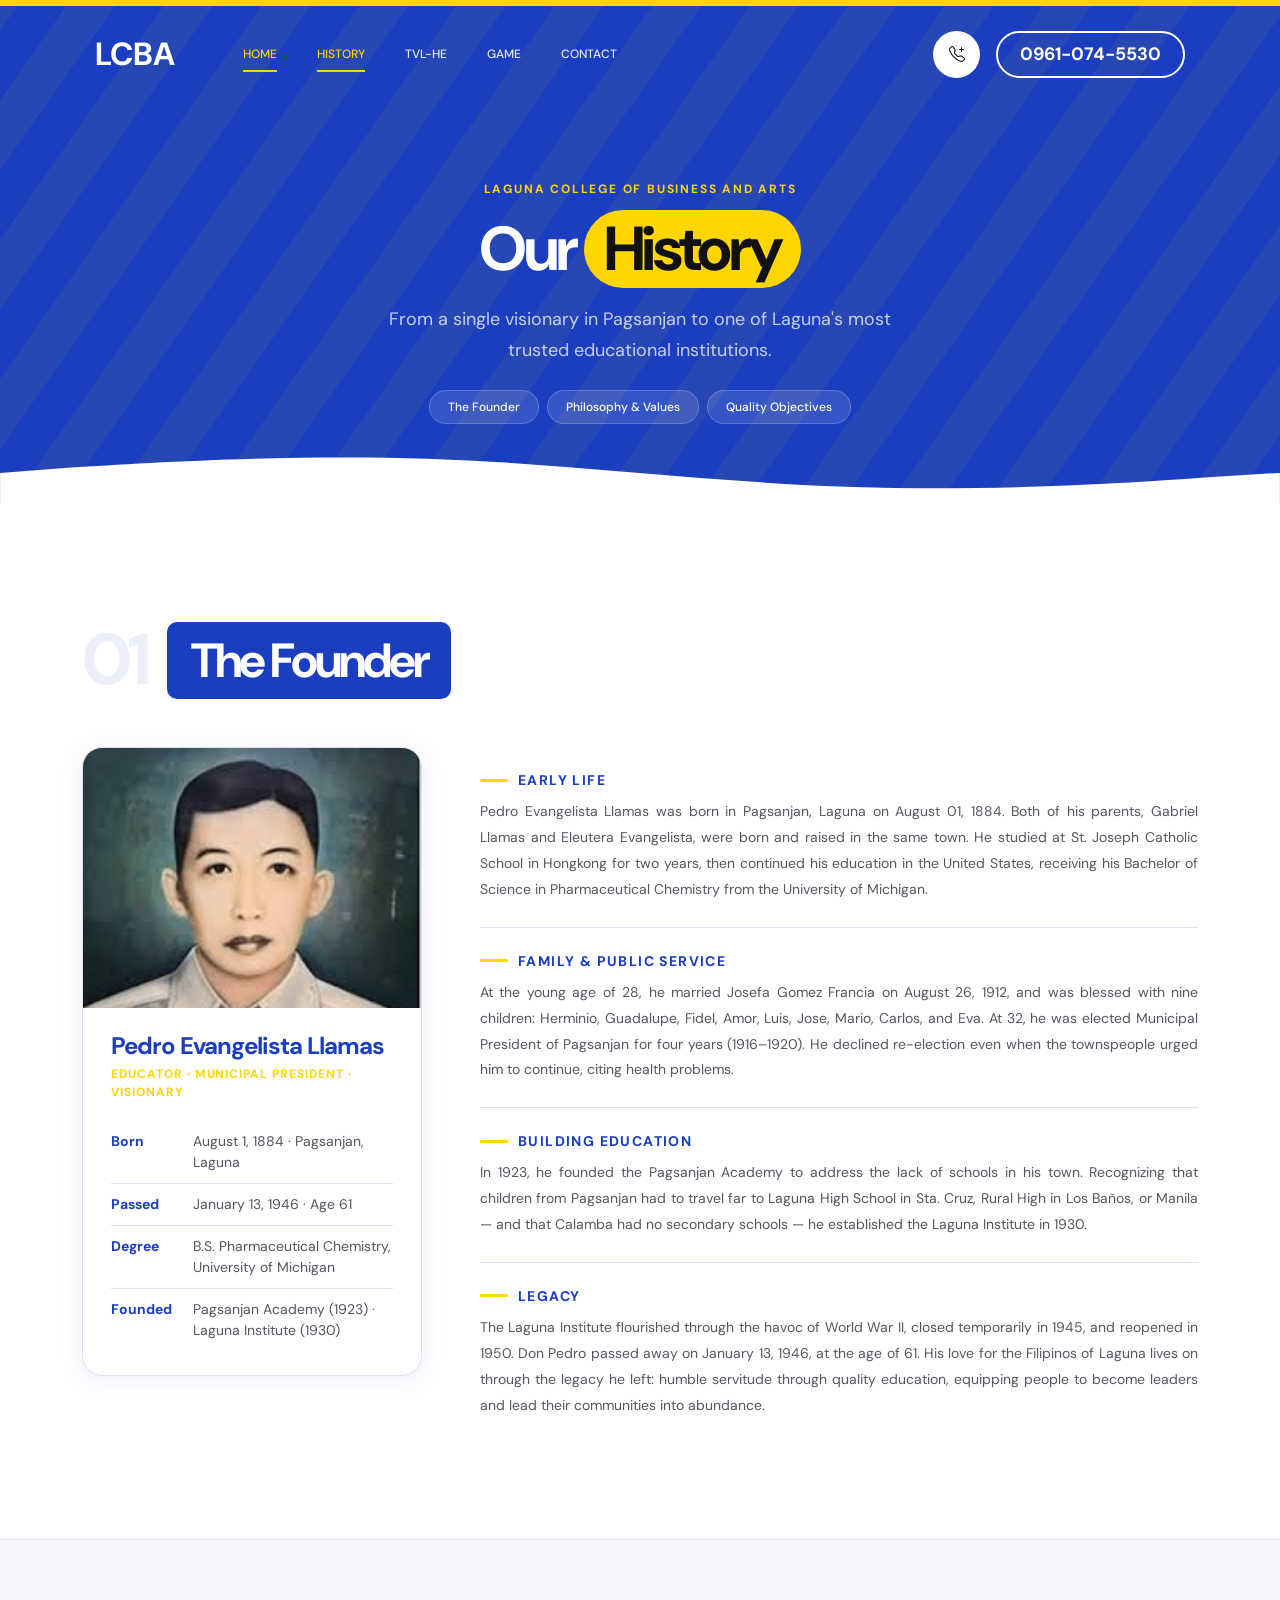
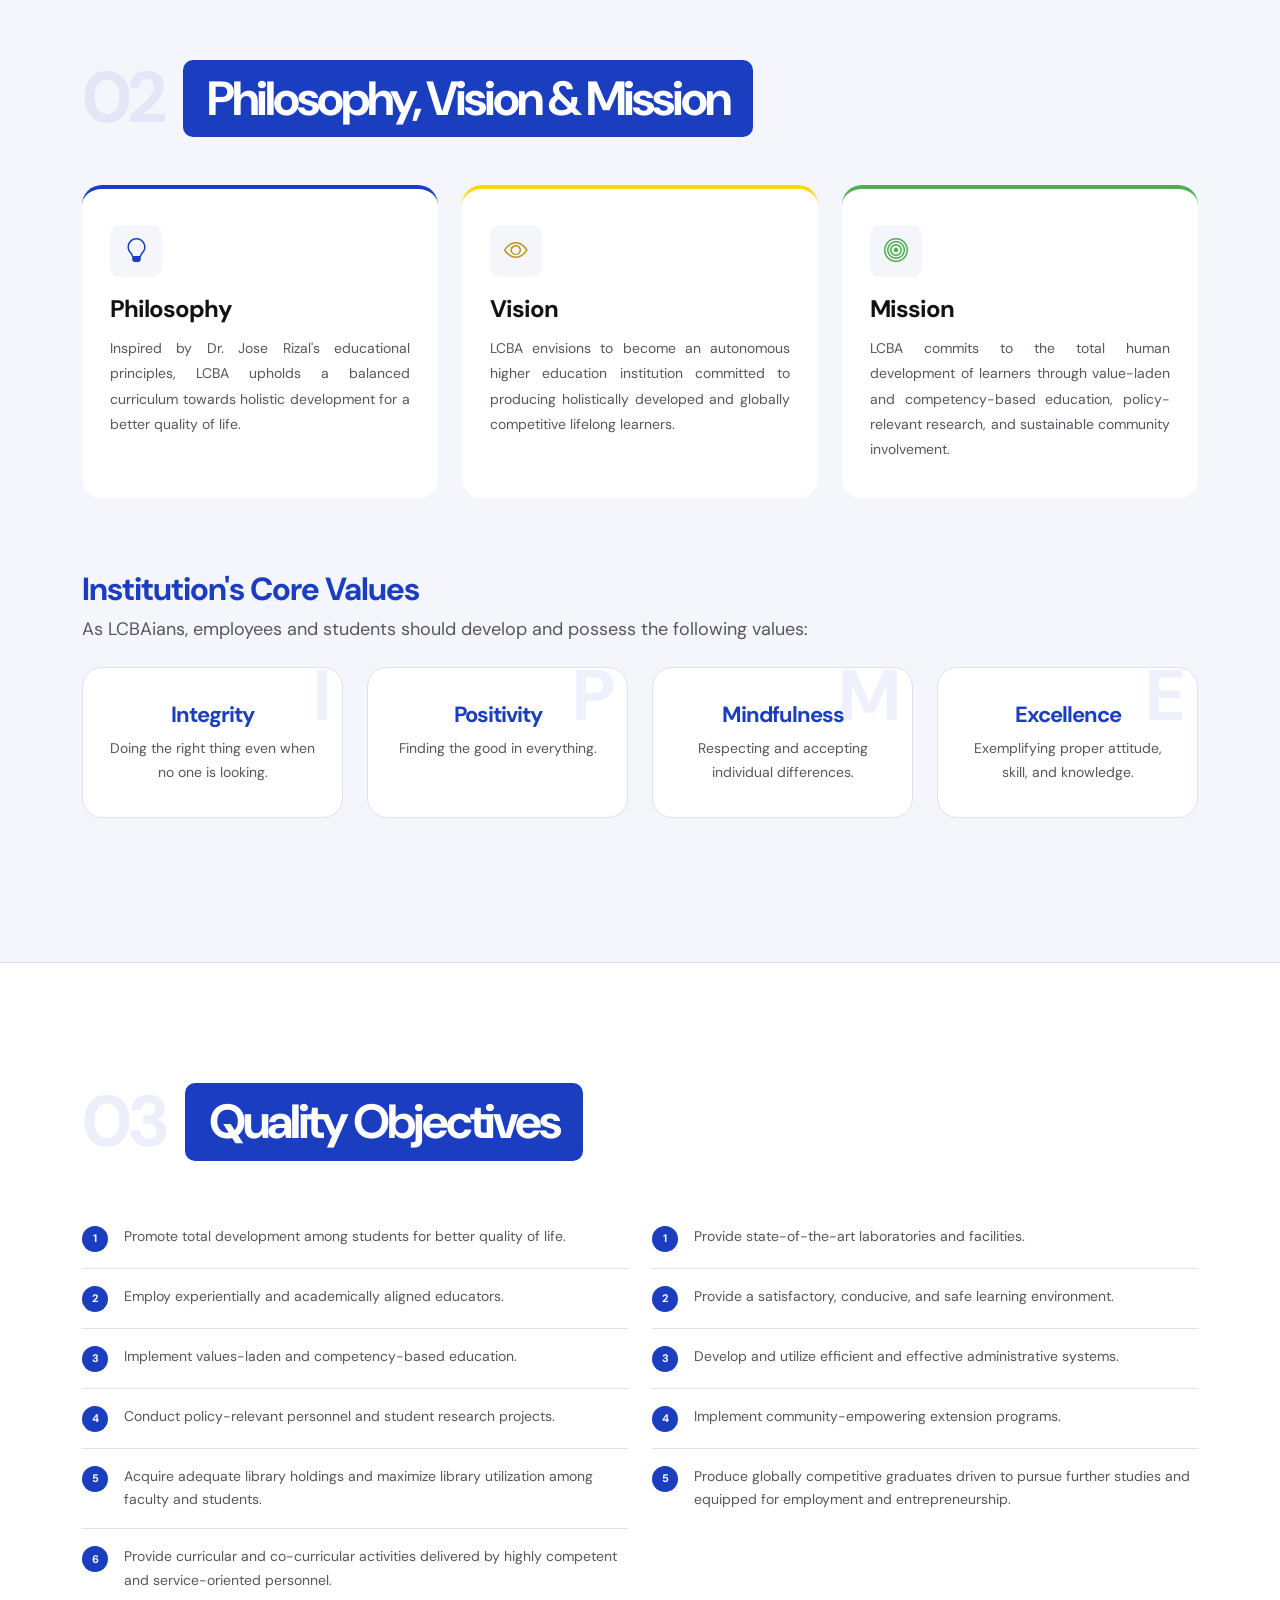
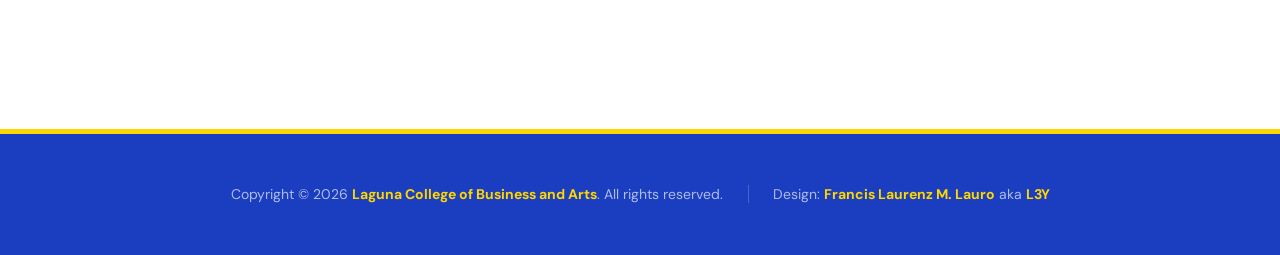
==== commit 68a8de13: "Change paragraph alignment to justified Updated paragraph styles to justify text for better readabil" ====
--- a/history.html
+++ b/history.html
@@ -124,22 +124,22 @@
 
                                 <div class="founder-bio-block">
                                     <h5 class="founder-bio-label">Early Life</h5>
-                                    <p>Pedro Evangelista Llamas was born in Pagsanjan, Laguna on August 01, 1884. Both of his parents, Gabriel Llamas and Eleutera Evangelista, were born and raised in the same town. He studied at St. Joseph Catholic School in Hongkong for two years, then continued his education in the United States, receiving his Bachelor of Science in Pharmaceutical Chemistry from the University of Michigan.</p>
+                                    <p style="text-align: justify;">Pedro Evangelista Llamas was born in Pagsanjan, Laguna on August 01, 1884. Both of his parents, Gabriel Llamas and Eleutera Evangelista, were born and raised in the same town. He studied at St. Joseph Catholic School in Hongkong for two years, then continued his education in the United States, receiving his Bachelor of Science in Pharmaceutical Chemistry from the University of Michigan.</p>
                                 </div>
 
                                 <div class="founder-bio-block">
                                     <h5 class="founder-bio-label">Family &amp; Public Service</h5>
-                                    <p>At the young age of 28, he married Josefa Gomez Francia on August 26, 1912, and was blessed with nine children: Herminio, Guadalupe, Fidel, Amor, Luis, Jose, Mario, Carlos, and Eva. At 32, he was elected Municipal President of Pagsanjan for four years (1916–1920). He declined re-election even when the townspeople urged him to continue, citing health problems.</p>
+                                    <p style="text-align: justify;">At the young age of 28, he married Josefa Gomez Francia on August 26, 1912, and was blessed with nine children: Herminio, Guadalupe, Fidel, Amor, Luis, Jose, Mario, Carlos, and Eva. At 32, he was elected Municipal President of Pagsanjan for four years (1916–1920). He declined re-election even when the townspeople urged him to continue, citing health problems.</p>
                                 </div>
 
                                 <div class="founder-bio-block">
                                     <h5 class="founder-bio-label">Building Education</h5>
-                                    <p>In 1923, he founded the Pagsanjan Academy to address the lack of schools in his town. Recognizing that children from Pagsanjan had to travel far to Laguna High School in Sta. Cruz, Rural High in Los Baños, or Manila — and that Calamba had no secondary schools — he established the Laguna Institute in 1930.</p>
+                                    <p style="text-align: justify;">In 1923, he founded the Pagsanjan Academy to address the lack of schools in his town. Recognizing that children from Pagsanjan had to travel far to Laguna High School in Sta. Cruz, Rural High in Los Baños, or Manila — and that Calamba had no secondary schools — he established the Laguna Institute in 1930.</p>
                                 </div>
 
                                 <div class="founder-bio-block">
                                     <h5 class="founder-bio-label">Legacy</h5>
-                                    <p>The Laguna Institute flourished through the havoc of World War II, closed temporarily in 1945, and reopened in 1950. Don Pedro passed away on January 13, 1946, at the age of 61. His love for the Filipinos of Laguna lives on through the legacy he left: humble servitude through quality education, equipping people to become leaders and lead their communities into abundance.</p>
+                                    <p style="text-align: justify;">The Laguna Institute flourished through the havoc of World War II, closed temporarily in 1945, and reopened in 1950. Don Pedro passed away on January 13, 1946, at the age of 61. His love for the Filipinos of Laguna lives on through the legacy he left: humble servitude through quality education, equipping people to become leaders and lead their communities into abundance.</p>
                                 </div>
 
                             </div>
@@ -166,21 +166,21 @@
                             <div class="pvm-card">
                                 <div class="pvm-icon-wrap mb-3"><i class="bi-lightbulb pvm-icon"></i></div>
                                 <h5 class="pvm-title">Philosophy</h5>
-                                <p class="pvm-text">Inspired by Dr. Jose Rizal's educational principles, LCBA upholds a balanced curriculum towards holistic development for a better quality of life.</p>
+                                <p class="pvm-text" style="text-align: justify;">Inspired by Dr. Jose Rizal's educational principles, LCBA upholds a balanced curriculum towards holistic development for a better quality of life.</p>
                             </div>
                         </div>
                         <div class="col-lg-4 col-md-6 col-12 mb-4">
                             <div class="pvm-card pvm-card-vision">
                                 <div class="pvm-icon-wrap mb-3"><i class="bi-eye pvm-icon"></i></div>
                                 <h5 class="pvm-title">Vision</h5>
-                                <p class="pvm-text">LCBA envisions to become an autonomous higher education institution committed to producing holistically developed and globally competitive lifelong learners.</p>
+                                <p class="pvm-text" style="text-align: justify;">LCBA envisions to become an autonomous higher education institution committed to producing holistically developed and globally competitive lifelong learners.</p>
                             </div>
                         </div>
                         <div class="col-lg-4 col-md-6 col-12 mb-4">
                             <div class="pvm-card pvm-card-mission">
                                 <div class="pvm-icon-wrap mb-3"><i class="bi-bullseye pvm-icon"></i></div>
                                 <h5 class="pvm-title">Mission</h5>
-                                <p class="pvm-text">LCBA commits to the total human development of learners through value-laden and competency-based education, policy-relevant research, and sustainable community involvement.</p>
+                                <p class="pvm-text" style="text-align: justify;">LCBA commits to the total human development of learners through value-laden and competency-based education, policy-relevant research, and sustainable community involvement.</p>
                             </div>
                         </div>
                     </div>
--- a/css/main_style.css
+++ b/css/main_style.css
@@ -59,6 +59,7 @@
   color: var(--p-color);
   font-size: var(--p-font-size);
   font-weight: var(--font-weight-normal);
+  align: justify;
 }
 
 ul li {
